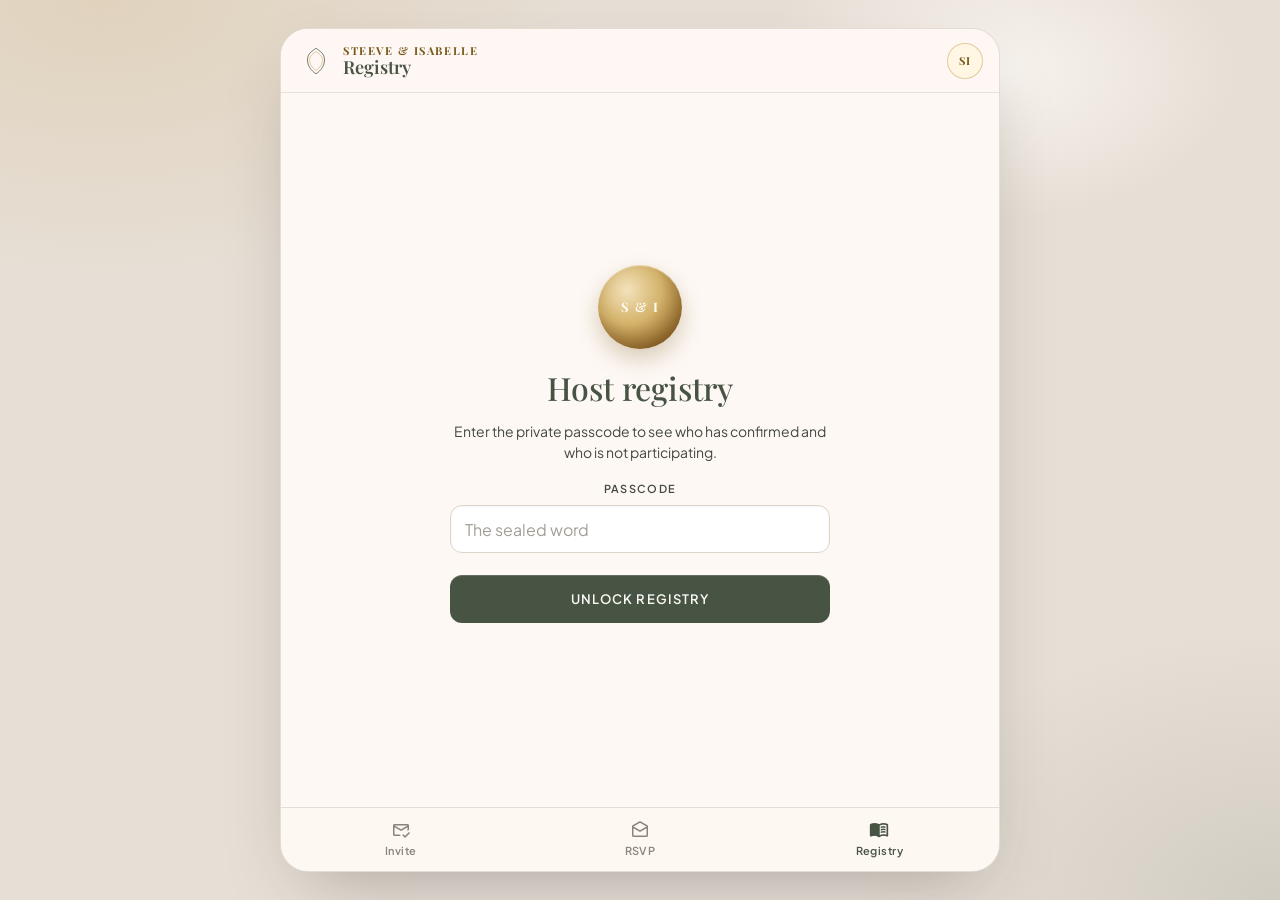
==== admin.html @ c4c9b658 "project init" ====
<!DOCTYPE html>
<html lang="en">
  <head>
    <meta charset="utf-8" />
    <meta name="viewport" content="width=device-width, initial-scale=1, viewport-fit=cover" />
    <title>Steeve &amp; Isabelle — Registry</title>
    <meta name="description" content="Host registry for confirmed guests and those unable to attend." />
    <meta name="robots" content="noindex" />
    <meta name="theme-color" content="#fef8f4" />
    <link rel="icon" href="favicon.svg" type="image/svg+xml" />
    <link rel="preconnect" href="https://fonts.googleapis.com" />
    <link rel="preconnect" href="https://fonts.gstatic.com" crossorigin />
    <link href="https://fonts.googleapis.com/css2?family=Playfair+Display:ital,wght@0,400;0,500;0,600;0,700;1,400;1,500&amp;family=Plus+Jakarta+Sans:wght@400;500;600;700&amp;display=swap" rel="stylesheet" />
    <link href="https://fonts.googleapis.com/css2?family=Material+Symbols+Outlined:opsz,wght,FILL,GRAD@24,400,0,0&amp;display=swap" rel="stylesheet" />
    <link rel="stylesheet" href="css/styles.css" />
  </head>
  <body data-page="admin">
    <div class="desk">
      <div class="shell shell-wide">
        <header class="topbar">
          <a class="brand" href="index.html">
            <svg class="brand-mark" viewBox="0 0 64 64" aria-hidden="true">
              <path d="M32 8c8 6 16 10 16 22 0 10-6 20-16 26C22 50 16 40 16 30 16 18 24 14 32 8z" fill="none" stroke="#485443" stroke-width="1.4"/>
              <path d="M32 14c6 5 12 8 12 16 0 8-5 15-12 20-7-5-12-12-12-20 0-8 6-11 12-16z" fill="none" stroke="#c5a059" stroke-width="1"/>
            </svg>
            <span class="brand-copy">
              <span class="brand-kicker" data-field="brand">Steeve &amp; Isabelle</span>
              <span class="brand-title">Registry</span>
            </span>
          </a>
          <div class="top-actions">
            <div class="monogram-badge" data-field="mark">SI</div>
          </div>
        </header>

        <main class="main" id="main" tabindex="-1">
          <section class="gate" id="gate">
            <div class="gate-card">
              <div class="wax wax-static" aria-hidden="true"><span data-field="monogram">S &amp; I</span></div>
              <h1>Host registry</h1>
              <p>Enter the private passcode to see who has confirmed and who is not participating.</p>
              <form id="gate-form" class="stack" style="padding:0">
                <label class="field">
                  <span class="field-label" for="passcode">Passcode</span>
                  <input class="input" id="passcode" type="password" autocomplete="current-password" placeholder="The sealed word" />
                </label>
                <p class="form-error" id="gate-error" role="alert" hidden></p>
                <button class="btn btn-primary" type="submit">Unlock registry</button>
              </form>
            </div>
          </section>

          <section class="stack" id="registry" hidden>
            <div class="registry-head">
              <h1 class="registry-title">Guest registry</h1>
              <button class="linkish" id="lock" type="button">Lock</button>
            </div>
            <div class="stats">
              <div class="stat yes">
                <span class="stat-num" id="count-yes">0</span>
                <span class="stat-label">Confirmed</span>
              </div>
              <div class="stat no">
                <span class="stat-num" id="count-no">0</span>
                <span class="stat-label">Not coming</span>
              </div>
              <div class="stat">
                <span class="stat-num" id="count-seats">0</span>
                <span class="stat-label">Seats</span>
              </div>
            </div>
            <div class="toolbar">
              <div class="filters" role="group" aria-label="Filter replies">
                <button class="filter" type="button" data-filter="all" aria-pressed="true">All</button>
                <button class="filter" type="button" data-filter="yes" aria-pressed="false">Confirmed</button>
                <button class="filter" type="button" data-filter="no" aria-pressed="false">Not participating</button>
              </div>
              <label class="input-wrap">
                <span class="material-symbols-outlined">search</span>
                <input class="input" id="search" type="search" placeholder="Search a name or a note" />
              </label>
              <button class="btn btn-quiet" id="export" type="button">
                <span class="material-symbols-outlined">download</span>
                Download CSV
              </button>
            </div>
            <p class="mode-banner" id="mode-banner"></p>
            <div id="guest-list"></div>
          </section>
        </main>

        <nav class="tabbar" aria-label="Invitation">
          <a href="index.html"><span class="material-symbols-outlined">mark_email_read</span>Invite</a>
          <a href="rsvp.html"><span class="material-symbols-outlined">drafts</span>RSVP</a>
          <a href="admin.html" aria-current="page"><span class="material-symbols-outlined">menu_book</span>Registry</a>
        </nav>

        <div class="modal" id="confirm-modal" hidden>
          <div class="modal-card" role="dialog" aria-modal="true" aria-labelledby="confirm-title">
            <h3 id="confirm-title">Remove this reply?</h3>
            <p id="confirm-copy">This takes the guest off the registry.</p>
            <div class="modal-actions">
              <button class="btn btn-quiet" id="confirm-no" type="button">Keep</button>
              <button class="btn btn-danger" id="confirm-yes" type="button">Remove</button>
            </div>
          </div>
        </div>
      </div>
    </div>
    <script src="js/wedding.js"></script>
    <script src="js/store.js"></script>
    <script src="js/ui.js"></script>
    <script src="js/admin.js"></script>
  </body>
</html>
---- css/styles.css ----
:root {
  --paper: #fef8f4;
  --ivory: #f8f2ef;
  --sand: #f3ede9;
  --sand-2: #ede7e3;
  --white: #ffffff;
  --ink: #1d1b19;
  --muted: #444841;
  --faint: #757871;
  --sage: #485443;
  --sage-deep: #3f4a3a;
  --sage-mid: #606c5a;
  --gold: #775a19;
  --foil: #c5a059;
  --line: #e3dbd0;
  --serif: "Playfair Display", "Iowan Old Style", Palatino, Georgia, serif;
  --sans: "Plus Jakarta Sans", "Avenir Next", "Segoe UI", sans-serif;
  --shadow: 0 4px 24px -4px rgba(36, 34, 32, 0.06);
  --radius: 16px;
}

* { box-sizing: border-box; }

[hidden] { display: none !important; }

html, body { height: 100%; }

body {
  margin: 0;
  color: var(--ink);
  font-family: var(--sans);
  font-size: 14px;
  line-height: 1.55;
  background-color: #e7dfd6;
  background-image:
    radial-gradient(900px 520px at 8% 0%, rgba(197, 160, 89, 0.2), transparent 55%),
    radial-gradient(780px 520px at 100% 100%, rgba(96, 108, 90, 0.16), transparent 52%),
    radial-gradient(520px 320px at 78% 8%, rgba(255, 252, 248, 0.7), transparent 46%);
}

button, input, textarea { font: inherit; color: inherit; }
button { cursor: pointer; }
img { max-width: 100%; display: block; }
a { color: inherit; }

.material-symbols-outlined {
  font-family: "Material Symbols Outlined";
  font-weight: normal;
  font-style: normal;
  font-size: 20px;
  line-height: 1;
  letter-spacing: normal;
  text-transform: none;
  display: inline-block;
  white-space: nowrap;
  direction: ltr;
  font-feature-settings: "liga";
  -webkit-font-smoothing: antialiased;
}

.desk {
  min-height: 100%;
  display: grid;
  place-items: center;
}

.shell {
  width: min(440px, 100%);
  height: 100dvh;
  background: var(--paper);
  display: flex;
  flex-direction: column;
  position: relative;
}

.shell-wide { width: min(720px, 100%); }

@media (min-width: 760px) {
  .desk { padding: 28px 16px; }
  .shell {
    height: min(920px, calc(100dvh - 56px));
    border-radius: 28px;
    border: 1px solid rgba(227, 219, 208, 0.95);
    box-shadow: 0 28px 70px -28px rgba(36, 34, 32, 0.35);
    overflow: hidden;
  }
}

.topbar {
  height: 64px;
  flex: none;
  display: flex;
  align-items: center;
  justify-content: space-between;
  padding: 0 16px 0 18px;
  background: rgba(254, 248, 244, 0.92);
  border-bottom: 1px solid rgba(227, 219, 208, 0.8);
  position: relative;
  z-index: 2;
}

.brand {
  display: flex;
  align-items: center;
  gap: 10px;
  text-decoration: none;
  min-width: 0;
}

.brand-mark {
  width: 34px;
  height: 34px;
  flex: none;
}

.brand-copy { min-width: 0; }

.brand-kicker {
  display: block;
  max-width: 46vw;
  overflow: hidden;
  text-overflow: ellipsis;
  white-space: nowrap;
  font-family: var(--serif);
  font-size: 11px;
  font-weight: 700;
  letter-spacing: 0.14em;
  text-transform: uppercase;
  color: var(--gold);
  line-height: 1.2;
}

.brand-title {
  display: block;
  font-family: var(--serif);
  font-size: 18px;
  font-weight: 600;
  color: var(--sage);
  line-height: 1.15;
}

.top-actions {
  display: flex;
  align-items: center;
  gap: 8px;
}

.icon-btn {
  width: 40px;
  height: 40px;
  border: 0;
  border-radius: 50%;
  background: transparent;
  color: var(--muted);
  display: grid;
  place-items: center;
}

.icon-btn:hover { background: var(--sand-2); }

.monogram-badge {
  width: 36px;
  height: 36px;
  border-radius: 50%;
  display: grid;
  place-items: center;
  background: #fff6e4;
  color: var(--gold);
  font-family: var(--serif);
  font-size: 11px;
  font-weight: 700;
  letter-spacing: 0.06em;
  box-shadow: inset 0 0 0 1px rgba(197, 160, 89, 0.5);
}

.notice {
  position: absolute;
  top: 58px;
  right: 16px;
  z-index: 4;
  width: min(240px, calc(100% - 32px));
  margin: 0;
  padding: 12px 14px;
  background: var(--white);
  border: 1px solid var(--line);
  border-radius: 12px;
  box-shadow: 0 12px 32px -16px rgba(36, 34, 32, 0.35);
  color: var(--muted);
  font-size: 13px;
}

.main {
  flex: 1;
  overflow: auto;
  scrollbar-width: none;
  outline: none;
}

.main::-webkit-scrollbar { display: none; }

.stack {
  display: flex;
  flex-direction: column;
  gap: 22px;
  padding: 16px 20px 28px;
}

.ribbon {
  display: flex;
  align-items: center;
  justify-content: space-between;
}

.chip, .season-pill, .course-tag, .stamp, .filter {
  font-size: 11px;
  font-weight: 600;
  letter-spacing: 0.08em;
  text-transform: uppercase;
}

.chip {
  display: inline-flex;
  align-items: center;
  gap: 6px;
  background: var(--sand-2);
  color: var(--muted);
  border-radius: 999px;
  padding: 6px 10px 6px 8px;
}

.chip .material-symbols-outlined { font-size: 16px; color: var(--gold); }

.year {
  font-family: var(--serif);
  font-style: italic;
  color: var(--gold);
  letter-spacing: 0.08em;
}

.frame {
  background: var(--white);
  border-radius: var(--radius);
  padding: 6px;
  box-shadow: var(--shadow);
  border: 1px solid #efe8de;
}

.frame-inner {
  border: 1px solid #efe6db;
  border-radius: 12px;
  padding: 26px 16px 18px;
  text-align: center;
}

.crest { width: 74px; height: 74px; margin: 0 auto 8px; }
.crest text { font-family: var(--serif); }

.kicker {
  display: block;
  margin: 0 0 8px;
  color: var(--gold);
  font-size: 11px;
  font-weight: 600;
  letter-spacing: 0.16em;
  text-transform: uppercase;
}

.lead, .close, .body, .event-note, .guest-meta, .mode-banner, .fine-print {
  color: var(--muted);
}

.lead, .close {
  margin: 0 auto;
  max-width: 28ch;
  font-size: 14px;
  line-height: 1.6;
}

.names {
  margin: 10px 0;
  font-family: var(--serif);
  font-weight: 400;
  font-size: 40px;
  line-height: 1.05;
  letter-spacing: -0.02em;
  color: var(--sage);
}

.names span { display: block; }

.amp {
  margin: 4px 0;
  font-family: var(--serif);
  font-style: italic;
  font-weight: 400;
  font-size: 22px;
  letter-spacing: 0.08em;
  color: var(--gold);
}

.families { text-align: center; }
.families .kicker { margin-bottom: 14px; }

.family-row {
  display: grid;
  grid-template-columns: 1fr auto 1fr;
  align-items: start;
  gap: 10px;
}

.family-name {
  margin: 0;
  font-family: var(--serif);
  font-size: 22px;
  font-weight: 500;
  letter-spacing: -0.02em;
  color: var(--sage);
}

.family-amp {
  margin-top: 2px;
  font-family: var(--serif);
  font-style: italic;
  font-size: 18px;
  color: var(--gold);
}

.kin {
  margin: 6px 0 0;
  font-size: 13px;
  font-weight: 500;
  font-style: italic;
  line-height: 1.45;
  color: var(--muted);
}

.medallion {
  margin: 18px 0;
  padding: 12px 12px 11px;
  background: var(--ivory);
  border-radius: 12px;
}

.medallion-date {
  font-family: var(--serif);
  font-size: 18px;
  font-weight: 600;
  color: var(--sage);
}

.medallion-place {
  margin-top: 2px;
  color: var(--gold);
  font-size: 11px;
  font-weight: 600;
  letter-spacing: 0.14em;
  text-transform: uppercase;
}

.portrait, .venue-photo {
  position: relative;
  overflow: hidden;
  border-radius: 12px;
}

.portrait { aspect-ratio: 5 / 4; }

.portrait img, .venue-photo img {
  width: 100%;
  height: 100%;
  object-fit: cover;
}

.portrait img { object-position: center 62%; }
.venue-photo { height: 168px; }
.venue-photo img { object-position: center 62%; }

.portrait::after, .venue-photo::after {
  content: "";
  position: absolute;
  inset: 0;
  background: linear-gradient(to top, rgba(32, 30, 27, 0.62), rgba(32, 30, 27, 0.02) 52%);
  pointer-events: none;
}

.portrait-caption {
  position: absolute;
  left: 14px;
  right: 14px;
  bottom: 14px;
  z-index: 1;
  display: flex;
  justify-content: space-between;
  align-items: flex-end;
  gap: 12px;
  text-align: left;
  color: #fffaf6;
}

.portrait-kicker, .float-kicker {
  display: block;
  font-size: 11px;
  font-weight: 600;
  letter-spacing: 0.12em;
  text-transform: uppercase;
  color: #f3d7a1;
}

.portrait-title {
  margin: 2px 0 0;
  font-family: var(--serif);
  font-size: 18px;
  font-weight: 600;
}

.heart {
  width: 32px;
  height: 32px;
  border-radius: 50%;
  display: grid;
  place-items: center;
  background: rgba(255, 250, 246, 0.2);
  color: white;
}

.panel {
  background: var(--sand);
  border-radius: var(--radius);
  padding: 16px;
}

.panel-head, .event-top, .venue-row, .guest-main, .progress-row {
  display: flex;
  align-items: center;
  justify-content: space-between;
  gap: 12px;
}

.panel-title {
  display: inline-flex;
  align-items: center;
  gap: 6px;
  margin: 0;
  color: var(--ink);
  font-size: 11px;
  font-weight: 600;
  letter-spacing: 0.12em;
  text-transform: uppercase;
}

.panel-title .material-symbols-outlined { color: var(--gold); font-size: 18px; }

.season-pill {
  background: var(--sand-2);
  color: var(--gold);
  border-radius: 6px;
  padding: 3px 7px;
}

.count-grid {
  display: grid;
  grid-template-columns: repeat(3, 1fr);
  gap: 8px;
  margin-top: 12px;
}

.count-cell, .stat {
  background: var(--white);
  border-radius: 12px;
  text-align: center;
  padding: 12px 6px 10px;
  box-shadow: 0 1px 0 rgba(255, 255, 255, 0.7) inset;
}

.count-num, .stat-num {
  display: block;
  font-family: var(--serif);
  font-weight: 500;
  font-size: 32px;
  line-height: 1;
  color: var(--sage);
}

.count-label, .stat-label {
  display: block;
  margin-top: 6px;
  color: var(--muted);
  font-size: 11px;
  font-weight: 600;
  letter-spacing: 0.08em;
  text-transform: uppercase;
}

.seal-block {
  background: var(--ivory);
  border-radius: var(--radius);
  padding: 22px 18px 18px;
  text-align: center;
}

.wax {
  width: 84px;
  height: 84px;
  border: 0;
  border-radius: 50%;
  display: grid;
  place-items: center;
  margin: 0 auto;
  padding: 0;
  color: #fffaf3;
  background: radial-gradient(circle at 35% 30%, #f3e2bc, #d4b36a 42%, #8d6428 78%);
  box-shadow:
    inset 0 1px 0 rgba(255, 255, 255, 0.45),
    inset 0 -8px 14px rgba(90, 58, 16, 0.18),
    0 10px 22px rgba(119, 90, 25, 0.28);
  font-family: var(--serif);
  font-size: 13px;
  font-weight: 700;
  letter-spacing: 0.12em;
  transition: transform 0.25s ease, background 0.25s ease;
}

.wax:hover { transform: scale(1.04); }
.wax:active, .wax.is-open { transform: scale(0.96) rotate(8deg); }
.wax-static { cursor: default; }
.wax-static:hover, .wax-static:active { transform: none; }
.wax.is-open {
  background: radial-gradient(circle at 35% 30%, #d5e2cb, #7d8b74 45%, #3f4a3a 80%);
}

.seal-title {
  margin: 14px 0 4px;
  font-family: var(--serif);
  font-size: 18px;
  font-weight: 600;
  color: var(--sage);
}

.seal-copy { margin: 0 auto; max-width: 34ch; font-size: 13px; }

.itinerary { margin-top: 18px; text-align: left; }
.itinerary[hidden] { display: none; }

.itinerary-kicker {
  display: flex;
  align-items: center;
  gap: 8px;
  margin: 0 0 12px;
  color: var(--gold);
  font-size: 11px;
  font-weight: 600;
  letter-spacing: 0.14em;
  text-transform: uppercase;
}

.dot {
  width: 6px;
  height: 6px;
  border-radius: 50%;
  background: var(--foil);
}

.event {
  display: flex;
  gap: 12px;
  background: var(--white);
  border-radius: 12px;
  padding: 14px;
  margin-top: 10px;
}

.event-icon {
  width: 40px;
  height: 40px;
  flex: none;
  border-radius: 50%;
  display: grid;
  place-items: center;
  background: #dae7d0;
  color: var(--sage-deep);
}

.event:nth-child(2) .event-icon { background: #ffdea5; color: #5d4201; }
.event:nth-child(3) .event-icon { background: #d8e7cd; color: #3e4a37; }

.event h3, .section-title, .guest-name, .group-title, .modal-card h3 {
  font-family: var(--serif);
  color: var(--sage);
}

.event h3 {
  flex: 1;
  min-width: 0;
  margin: 0;
  font-size: 16px;
  font-weight: 600;
}

.event-time {
  color: var(--gold);
  font-size: 12px;
  font-weight: 600;
  white-space: nowrap;
}

.event p { margin: 2px 0 0; font-size: 12px; color: var(--muted); }
.event-note { font-style: italic; color: var(--faint) !important; }

.card {
  background: var(--white);
  border-radius: var(--radius);
  padding: 20px 18px 18px;
  box-shadow: var(--shadow);
  border: 1px solid #f3ece4;
}

.section-title {
  margin: 0 0 8px;
  font-size: 22px;
  font-weight: 600;
  letter-spacing: -0.01em;
}

.card-head {
  display: flex;
  justify-content: space-between;
  align-items: center;
  color: var(--gold);
}

.swatch-wrap {
  margin-top: 16px;
  background: var(--ivory);
  border-radius: 12px;
  padding: 14px 8px 12px;
  text-align: center;
}

.swatches {
  display: flex;
  justify-content: space-between;
  gap: 6px;
  margin-top: 10px;
}

.swatch { display: flex; flex-direction: column; align-items: center; gap: 6px; min-width: 0; }
.swatch i {
  width: 36px;
  height: 36px;
  border-radius: 50%;
  display: block;
  box-shadow: inset 0 0 0 1px rgba(36, 34, 32, 0.06);
}
.swatch span { font-size: 10px; color: var(--muted); letter-spacing: 0.02em; }

.venue { padding: 0; overflow: hidden; background: var(--sand); }
.venue-body { padding: 14px 14px 16px; }
.venue-copy h3 { margin: 0; font-family: var(--serif); font-size: 18px; color: var(--sage); }
.venue-copy p { margin: 2px 0 0; font-size: 13px; }

.icon-round {
  width: 40px;
  height: 40px;
  border: 0;
  border-radius: 50%;
  background: var(--sand-2);
  color: var(--sage);
  display: grid;
  place-items: center;
}
.icon-round:hover { background: var(--sage); color: white; }

.float-kicker {
  position: absolute;
  z-index: 1;
  top: 12px;
  left: 12px;
  background: rgba(255, 252, 248, 0.88);
  color: var(--sage);
  border-radius: 999px;
  padding: 5px 10px;
}

.rsvp-card { text-align: center; }
.rsvp-card .section-title { font-size: 20px; }
.actions { display: flex; flex-direction: column; gap: 8px; margin-top: 14px; }

.btn {
  height: 48px;
  width: 100%;
  border: 0;
  border-radius: 12px;
  display: inline-flex;
  align-items: center;
  justify-content: center;
  gap: 8px;
  text-decoration: none;
  letter-spacing: 0.08em;
  text-transform: uppercase;
  font-size: 13px;
  font-weight: 600;
  box-shadow: inset 0 1px 0 rgba(255, 255, 255, 0.16);
}

.btn .material-symbols-outlined { font-size: 18px; }
.btn-primary { background: var(--sage); color: #faf8f5; }
.btn-primary:hover { background: var(--sage-deep); }
.btn-quiet { background: var(--ivory); color: var(--sage); box-shadow: none; }
.btn-quiet:hover { background: var(--sand-2); }
.btn-danger { background: #8a4b3c; color: white; }
.btn:active { transform: scale(0.99); }

.fine-print {
  display: flex;
  justify-content: center;
  align-items: center;
  gap: 6px;
  margin: 14px 0 0;
  color: var(--gold);
  font-size: 11px;
  font-weight: 600;
  letter-spacing: 0.08em;
  text-transform: uppercase;
}

.tabbar {
  flex: none;
  height: calc(64px + env(safe-area-inset-bottom));
  padding-bottom: env(safe-area-inset-bottom);
  display: flex;
  justify-content: space-around;
  align-items: center;
  background: rgba(254, 248, 244, 0.94);
  border-top: 1px solid rgba(227, 219, 208, 0.9);
}

.tabbar a {
  width: 76px;
  height: 48px;
  display: flex;
  flex-direction: column;
  align-items: center;
  justify-content: center;
  gap: 2px;
  text-decoration: none;
  color: #8a847c;
  font-size: 11px;
  font-weight: 600;
  letter-spacing: 0.04em;
}

.tabbar a[aria-current="page"] { color: var(--sage); }
.tabbar a[aria-current="page"] .material-symbols-outlined {
  font-variation-settings: "FILL" 1, "wght" 500;
}

.progress-row { color: var(--muted); font-size: 11px; font-weight: 600; letter-spacing: 0.12em; text-transform: uppercase; }
.progress-row strong { color: var(--sage); font-weight: 600; }
.track { height: 4px; margin-top: 8px; background: var(--sand-2); border-radius: 999px; overflow: hidden; }
.track-fill { height: 100%; width: 8%; background: var(--foil); border-radius: inherit; transition: width 0.3s ease; }
.progress-caption { margin: 8px 0 0; text-align: center; color: var(--muted); font-size: 12px; }

.honor {
  position: relative;
  overflow: hidden;
  background: var(--ivory);
  border-radius: var(--radius);
  padding: 18px 18px 16px;
}
.honor-kicker {
  display: inline-flex;
  align-items: center;
  gap: 6px;
  color: var(--gold);
  font-size: 11px;
  font-weight: 600;
  letter-spacing: 0.14em;
  text-transform: uppercase;
}
.honor h2 { margin: 8px 0 6px; font-family: var(--serif); font-size: 26px; font-weight: 600; color: var(--ink); }

.field { display: flex; flex-direction: column; gap: 8px; }
.field-label {
  color: var(--muted);
  font-size: 11px;
  font-weight: 600;
  letter-spacing: 0.12em;
  text-transform: uppercase;
}

.input, .textarea {
  width: 100%;
  background: var(--white);
  border: 1px solid #dcd4c8;
  border-radius: 12px;
  box-shadow: inset 0 1px 2px rgba(36, 34, 32, 0.04);
}
.input { height: 48px; padding: 0 14px; font-size: 16px; }
.textarea { min-height: 84px; padding: 12px 14px; resize: vertical; font-size: 16px; }
.input:focus, .textarea:focus {
  outline: none;
  border-color: var(--sage-mid);
  box-shadow: 0 0 0 3px rgba(96, 108, 90, 0.15);
}
.input::placeholder, .textarea::placeholder { color: #a39e96; }

.input-wrap { position: relative; }
.input-wrap .material-symbols-outlined {
  position: absolute;
  left: 12px;
  top: 14px;
  color: var(--gold);
  font-size: 20px;
}
.input-wrap .input { padding-left: 40px; }

.choices { display: grid; grid-template-columns: 1fr 1fr; gap: 10px; }
.choice {
  position: relative;
  border: 1.5px solid transparent;
  border-radius: 16px;
  background: var(--ivory);
  padding: 16px 10px 14px;
  text-align: center;
  opacity: 0.78;
}
.choice[aria-pressed="true"] {
  opacity: 1;
  background: var(--white);
  border-color: var(--foil);
  box-shadow: 0 8px 20px -14px rgba(36, 34, 32, 0.4);
}
.choice.is-decline[aria-pressed="true"] { border-color: var(--sage-mid); }
.choice[aria-pressed="true"]::after {
  content: "";
  position: absolute;
  top: 8px;
  right: 8px;
  width: 7px;
  height: 7px;
  border-radius: 50%;
  background: var(--foil);
}
.choice.is-decline[aria-pressed="true"]::after { background: var(--sage-mid); }
.choice-icon {
  width: 36px;
  height: 36px;
  margin: 0 auto 8px;
  border-radius: 50%;
  display: grid;
  place-items: center;
  background: var(--sand-2);
  color: var(--muted);
}
.choice[aria-pressed="true"] .choice-icon { background: #ffdea5; color: #5d4201; }
.choice.is-decline[aria-pressed="true"] .choice-icon { background: #dae7d0; color: var(--sage-deep); }
.choice strong { display: block; font-family: var(--serif); font-size: 15px; font-weight: 500; }
.choice em { display: block; margin-top: 3px; font-style: normal; font-size: 11px; color: var(--muted); letter-spacing: 0.02em; }

.seat-card, .checkline {
  background: var(--ivory);
  border-radius: 16px;
  padding: 14px;
}
.seat-card { display: flex; align-items: center; justify-content: space-between; gap: 12px; }
.seat-card h3 { margin: 0; font-family: var(--serif); font-size: 16px; font-weight: 500; color: var(--ink); }
.seat-card p { margin: 2px 0 0; font-size: 12px; }

.stepper {
  display: flex;
  gap: 4px;
  padding: 4px;
  background: var(--white);
  border-radius: 999px;
  box-shadow: inset 0 1px 2px rgba(36, 34, 32, 0.05);
}
.stepper button {
  width: 36px;
  height: 36px;
  border: 0;
  border-radius: 50%;
  background: transparent;
  font-weight: 600;
}
.stepper button[aria-pressed="true"] { background: var(--sage); color: white; }

.course-list { display: flex; flex-direction: column; gap: 8px; }
.course {
  display: flex;
  align-items: center;
  gap: 12px;
  padding: 8px;
  background: var(--white);
  border-radius: 14px;
  border: 1px solid transparent;
  box-shadow: var(--shadow);
  cursor: pointer;
}
.course input { position: absolute; opacity: 0; pointer-events: none; }
.course:has(input:focus-visible) { outline: 2px solid var(--sage-mid); outline-offset: 2px; }
.course:has(input:checked) { border-color: var(--foil); }
.course-art {
  width: 64px;
  height: 64px;
  flex: none;
  border-radius: 12px;
  display: grid;
  place-items: center;
}
.tone-gold { background: #f3e2c2; color: var(--gold); }
.tone-sage { background: #dae7d0; color: var(--sage-deep); }
.tone-cream { background: var(--sand); color: #5c564e; }
.course-copy { min-width: 0; flex: 1; }
.course-name {
  display: flex;
  align-items: center;
  gap: 6px;
  min-width: 0;
  font-family: var(--serif);
  font-size: 15px;
}
.course-name b { font-weight: 500; overflow: hidden; text-overflow: ellipsis; white-space: nowrap; }
.course-tag {
  flex: none;
  border-radius: 999px;
  padding: 2px 6px;
  background: #ffdea5;
  color: #5d4201;
  letter-spacing: 0.04em;
  font-size: 9px;
}
.course-detail { display: block; margin-top: 2px; color: var(--muted); font-size: 12px; }
.badge {
  width: 24px;
  height: 24px;
  margin-right: 4px;
  flex: none;
  border-radius: 50%;
  display: grid;
  place-items: center;
  background: var(--sand-2);
  color: transparent;
}
.badge .material-symbols-outlined { font-size: 16px; }
.course:has(input:checked) .badge { background: var(--gold); color: white; }

.diets { display: flex; flex-wrap: wrap; gap: 8px; }
.diet {
  border: 0;
  border-radius: 999px;
  padding: 7px 12px;
  background: var(--sand);
  color: var(--muted);
  font-size: 12px;
  font-weight: 600;
}
.diet[aria-pressed="true"] { background: var(--gold); color: white; }

.checkline { display: flex; gap: 10px; align-items: flex-start; }
.checkline input { width: 18px; height: 18px; margin-top: 2px; accent-color: var(--sage); }
.checkline strong { display: block; font-family: var(--serif); font-size: 16px; font-weight: 500; }
.checkline span { display: block; font-size: 12px; color: var(--muted); }

.is-dimmed { opacity: 0.4; pointer-events: none; }
.form-error {
  margin: 0;
  color: #8a3b32;
  background: #ffdad6;
  border-radius: 10px;
  padding: 10px 12px;
  font-size: 13px;
}
.form-error[hidden] { display: none; }
.lock-note {
  display: flex;
  justify-content: center;
  align-items: center;
  gap: 6px;
  margin: 8px 0 0;
  color: var(--muted);
  font-size: 11px;
  letter-spacing: 0.06em;
  text-transform: uppercase;
  font-weight: 600;
}

.success { text-align: center; padding: 28px 8px 8px; }
.success h2 { margin: 16px 0 8px; font-family: var(--serif); font-size: 32px; font-weight: 500; color: var(--sage); }
.success p { margin: 0 auto 18px; max-width: 36ch; color: var(--muted); }
.success .actions { margin-top: 8px; }

.gate {
  min-height: 100%;
  display: grid;
  place-items: center;
  padding: 28px 20px 40px;
  text-align: center;
}
.gate-card { width: min(100%, 380px); }
.gate h1, .registry-title {
  margin: 14px 0 8px;
  font-family: var(--serif);
  font-weight: 500;
  font-size: 32px;
  color: var(--sage);
}
.gate p { margin: 0 0 16px; color: var(--muted); }
.registry-head { display: flex; justify-content: space-between; align-items: flex-end; gap: 12px; }
.registry-title { margin: 0; font-size: 28px; }
.linkish {
  border: 0;
  background: none;
  padding: 0 0 6px;
  color: var(--gold);
  font-size: 12px;
  font-weight: 600;
  letter-spacing: 0.08em;
  text-transform: uppercase;
}

.stats { display: grid; grid-template-columns: repeat(3, 1fr); gap: 8px; }
.stat.yes .stat-num { color: var(--sage-deep); }
.stat.no .stat-num { color: #8a6230; }

.toolbar { display: flex; flex-direction: column; gap: 10px; }
.filters { display: flex; flex-wrap: wrap; gap: 8px; }
.filter {
  height: 32px;
  border: 1px solid var(--line);
  border-radius: 8px;
  background: var(--ivory);
  color: var(--muted);
  padding: 0 10px;
}
.filter[aria-pressed="true"] { background: var(--sage); color: white; border-color: var(--sage); }

.mode-banner {
  margin: 0;
  padding: 10px 12px;
  border-radius: 12px;
  background: #fff6e8;
  color: #5d4201;
  font-size: 13px;
}

.group-title {
  margin: 6px 0 0;
  font-size: 22px;
  font-weight: 600;
}
.group-count { color: var(--gold); font-family: var(--sans); font-size: 12px; letter-spacing: 0.08em; margin-left: 6px; }

.guest {
  background: var(--white);
  border: 1px solid #efe8de;
  border-radius: 14px;
  padding: 12px 14px;
}
.guest + .guest { margin-top: 8px; }
.guest summary { list-style: none; cursor: pointer; }
.guest summary::-webkit-details-marker { display: none; }
.guest-name { margin: 0; font-size: 18px; font-weight: 500; color: var(--ink); overflow-wrap: anywhere; }
.guest-meta { margin: 3px 0 0; font-size: 12px; line-height: 1.45; }
.stamp {
  flex: none;
  border-radius: 999px;
  padding: 5px 8px;
  letter-spacing: 0.06em;
}
.stamp.yes { background: #dae7d0; color: var(--sage-deep); }
.stamp.no { background: #f6e7cf; color: #6d4b16; }
.guest-body {
  margin-top: 12px;
  padding-top: 12px;
  border-top: 1px solid #efe8de;
  color: var(--muted);
  font-size: 13px;
}
.guest-body p { margin: 0 0 6px; }
.text-button {
  margin-top: 6px;
  border: 0;
  background: none;
  padding: 0;
  color: #8a4b3c;
  font-size: 12px;
  font-weight: 600;
  letter-spacing: 0.08em;
  text-transform: uppercase;
}
.empty { margin: 0; padding: 8px 0 0; color: var(--muted); font-size: 14px; }

.modal {
  position: absolute;
  inset: 0;
  z-index: 6;
  display: grid;
  place-items: center;
  padding: 20px;
  background: rgba(36, 34, 32, 0.28);
}
.modal[hidden] { display: none; }
.modal-card {
  width: min(100%, 340px);
  background: var(--white);
  border-radius: 16px;
  padding: 22px;
  box-shadow: 0 16px 40px -8px rgba(36, 34, 32, 0.2);
}
.modal-card h3 { margin: 0 0 6px; font-size: 24px; }
.modal-card p { margin: 0; color: var(--muted); }
.modal-actions { display: grid; grid-template-columns: 1fr 1fr; gap: 8px; margin-top: 16px; }

.envelope {
  position: absolute;
  inset: 0;
  z-index: 5;
  display: grid;
  place-items: center;
  padding: 28px 22px;
  text-align: center;
  background:
    radial-gradient(420px 260px at 50% 48%, rgba(197, 160, 89, 0.16), transparent 70%),
    var(--paper);
  transition: opacity 0.48s ease;
}
.envelope[hidden] { display: none; }
.envelope.is-leaving { opacity: 0; pointer-events: none; }
html.opened .envelope { display: none; }

.mail { width: min(340px, 100%); }
.mail .kicker { margin-bottom: 18px; }
.mail-scene { perspective: 1400px; }

.env {
  position: relative;
  width: 100%;
  aspect-ratio: 5 / 3.35;
  transform-style: preserve-3d;
}
.env-back,
.env-pocket,
.env-letter,
.env-flap,
.seal-btn { position: absolute; }

.env-back {
  inset: 0;
  z-index: 0;
  background: #f6efe4;
  border-radius: 2px;
  box-shadow: 0 18px 26px -18px rgba(72, 48, 24, 0.38);
}
.env-letter {
  left: 7%;
  width: 86%;
  top: 58%;
  height: 42%;
  z-index: 1;
  display: flex;
  flex-direction: column;
  align-items: center;
  padding: 16px 12px 0;
  background: #fffdfb;
  border: 1px solid #eadfce;
  box-shadow: 0 10px 16px -14px rgba(60, 40, 20, 0.45);
  transform: translateY(0);
  transition: transform 0.8s cubic-bezier(0.2, 0.7, 0.2, 1) 0.28s;
}
.envelope.is-opening .env-letter { transform: translateY(-130%); }
.env-letter-kicker {
  margin: 0;
  color: var(--gold);
  font-size: 10px;
  font-weight: 600;
  letter-spacing: 0.14em;
  text-transform: uppercase;
}
.env-letter-names {
  margin: 8px 0 0;
  font-family: var(--serif);
  font-size: 22px;
  line-height: 1.15;
  color: var(--sage);
}
.env-letter-names em,
.env-who em {
  font-style: italic;
  color: var(--gold);
}

.env-pocket {
  left: 0;
  right: 0;
  bottom: 0;
  height: 62%;
  z-index: 2;
  display: flex;
  flex-direction: column;
  align-items: center;
  justify-content: flex-end;
  padding: 0 16px 14px;
  background: #f6efe4;
  border-radius: 0 0 2px 2px;
}
.env-who,
.env-when { position: relative; margin: 0; }
.env-who {
  font-family: var(--serif);
  font-size: 22px;
  line-height: 1.1;
  color: var(--sage);
}
.env-when {
  margin-top: 6px;
  color: var(--gold);
  font-size: 12px;
  font-weight: 600;
  letter-spacing: 0.04em;
}

.env-flap {
  top: 0;
  left: 0;
  width: 100%;
  height: 52%;
  z-index: 3;
  transform-origin: top center;
  transform-style: preserve-3d;
  transition: transform 0.8s cubic-bezier(0.33, 0.1, 0.2, 1), opacity 0.45s ease 0.18s;
}
.envelope.is-opening .kicker { opacity: 0; }
.mail .kicker { transition: opacity 0.25s ease; }
.envelope.is-opening .env-flap {
  transform: translateY(-4%) rotateX(64deg);
  opacity: 0;
}
.env-flap-face {
  position: absolute;
  inset: 0;
  clip-path: polygon(0 0, 100% 0, 50% 100%);
  backface-visibility: hidden;
}
.env-flap-out {
  background: linear-gradient(165deg, #fffaf4 0%, #f7f0e6 58%, #f3e8da 100%);
  filter: drop-shadow(0.4px 1px 0.6px rgba(150, 116, 74, 0.22));
}
.env-flap-in {
  background:
    linear-gradient(180deg, #f3e7d8 0%, #e7d5c2 100%);
  transform: rotateX(180deg);
}

.seal-btn {
  left: 50%;
  top: 48%;
  z-index: 5;
  width: 86px;
  height: 80px;
  padding: 0;
  border: 0;
  background: transparent;
  cursor: pointer;
  transform: translate(-50%, -50%) rotate(-7deg);
  filter: drop-shadow(0 8px 6px rgba(90, 24, 28, 0.28));
  transition: transform 0.25s ease, opacity 0.4s ease;
}
.seal-btn:hover { transform: translate(-50%, -56%) rotate(-7deg) scale(1.04); }
.seal-btn:active { transform: translate(-50%, -48%) rotate(-4deg) scale(0.96); }
.seal-btn:focus-visible {
  outline: 2px solid var(--foil);
  outline-offset: 4px;
  border-radius: 46%;
}
.envelope.is-opening .seal-btn {
  opacity: 0;
  pointer-events: none;
  transform: translate(-50%, -88%) rotate(-16deg) scale(0.84);
}
.wax-heart { display: block; width: 100%; height: 100%; overflow: visible; }
.wax-mark {
  font-family: var(--serif);
  font-size: 15px;
  font-weight: 600;
  letter-spacing: 0.04em;
  fill: #641820;
  text-anchor: middle;
}
.wax-mark-light { fill: rgba(255, 226, 218, 0.45); }

.hint { margin: 16px 0 0; color: var(--muted); font-size: 12px; letter-spacing: 0.08em; text-transform: uppercase; font-weight: 600; }

@media (prefers-reduced-motion: reduce) {
  *, *::before, *::after {
    animation: none !important;
    transition: none !important;
  }
}

@media print {
  body { background: white; }
  .desk { display: block; padding: 0; }
  .shell { width: auto; height: auto; border: 0; box-shadow: none; overflow: visible; }
  .topbar, .tabbar, .envelope, .notice, .actions, .icon-btn { display: none !important; }
  .main { overflow: visible; }
}
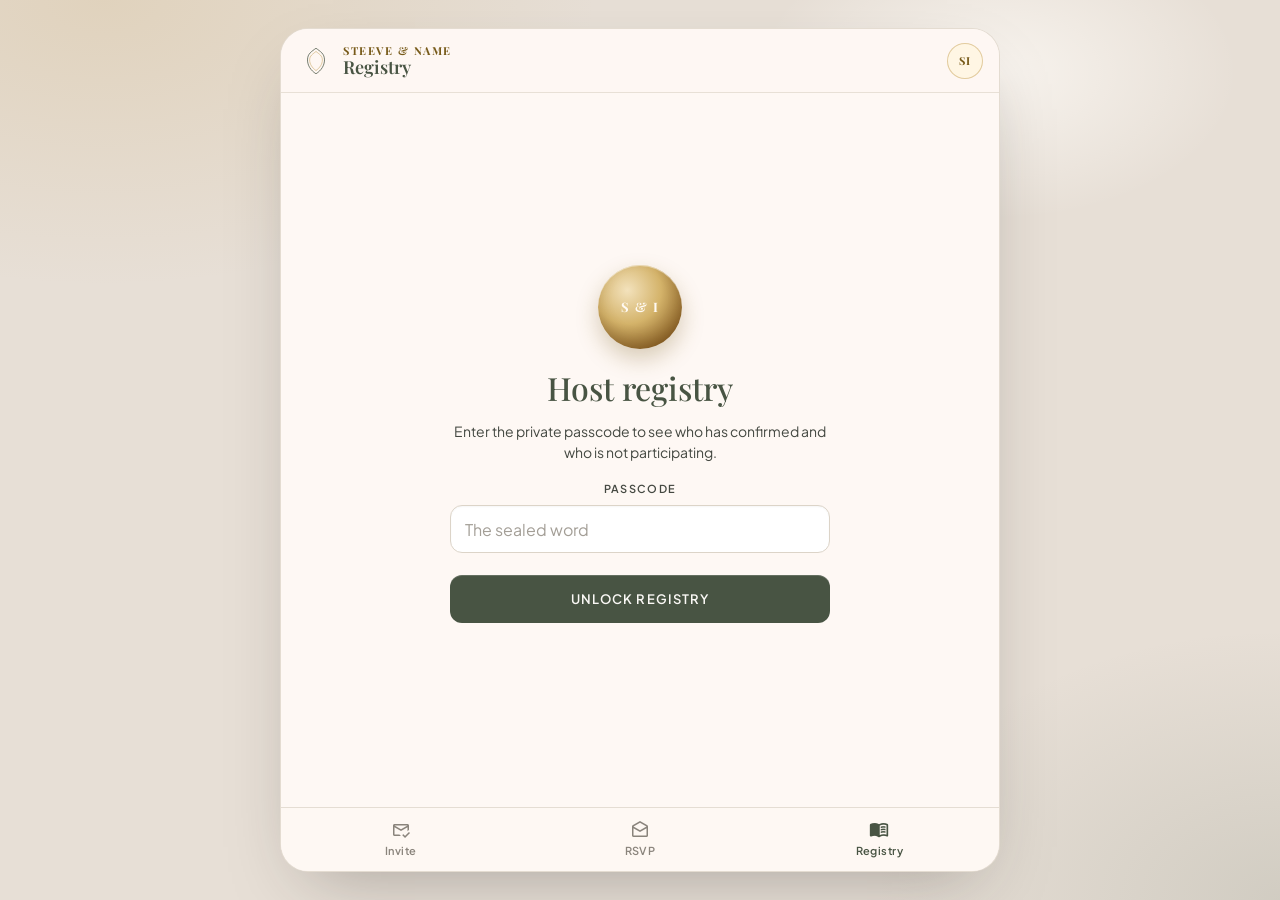
==== commit 81b7c9e2: "name changes" ====
--- a/admin.html
+++ b/admin.html
@@ -3,7 +3,7 @@
   <head>
     <meta charset="utf-8" />
     <meta name="viewport" content="width=device-width, initial-scale=1, viewport-fit=cover" />
-    <title>Steeve &amp; Isabelle — Registry</title>
+    <title>Steeve &amp; Name — Registry</title>
     <meta name="description" content="Host registry for confirmed guests and those unable to attend." />
     <meta name="robots" content="noindex" />
     <meta name="theme-color" content="#fef8f4" />
@@ -24,7 +24,7 @@
               <path d="M32 14c6 5 12 8 12 16 0 8-5 15-12 20-7-5-12-12-12-20 0-8 6-11 12-16z" fill="none" stroke="#c5a059" stroke-width="1"/>
             </svg>
             <span class="brand-copy">
-              <span class="brand-kicker" data-field="brand">Steeve &amp; Isabelle</span>
+              <span class="brand-kicker" data-field="brand">Steeve &amp; Name</span>
               <span class="brand-title">Registry</span>
             </span>
           </a>
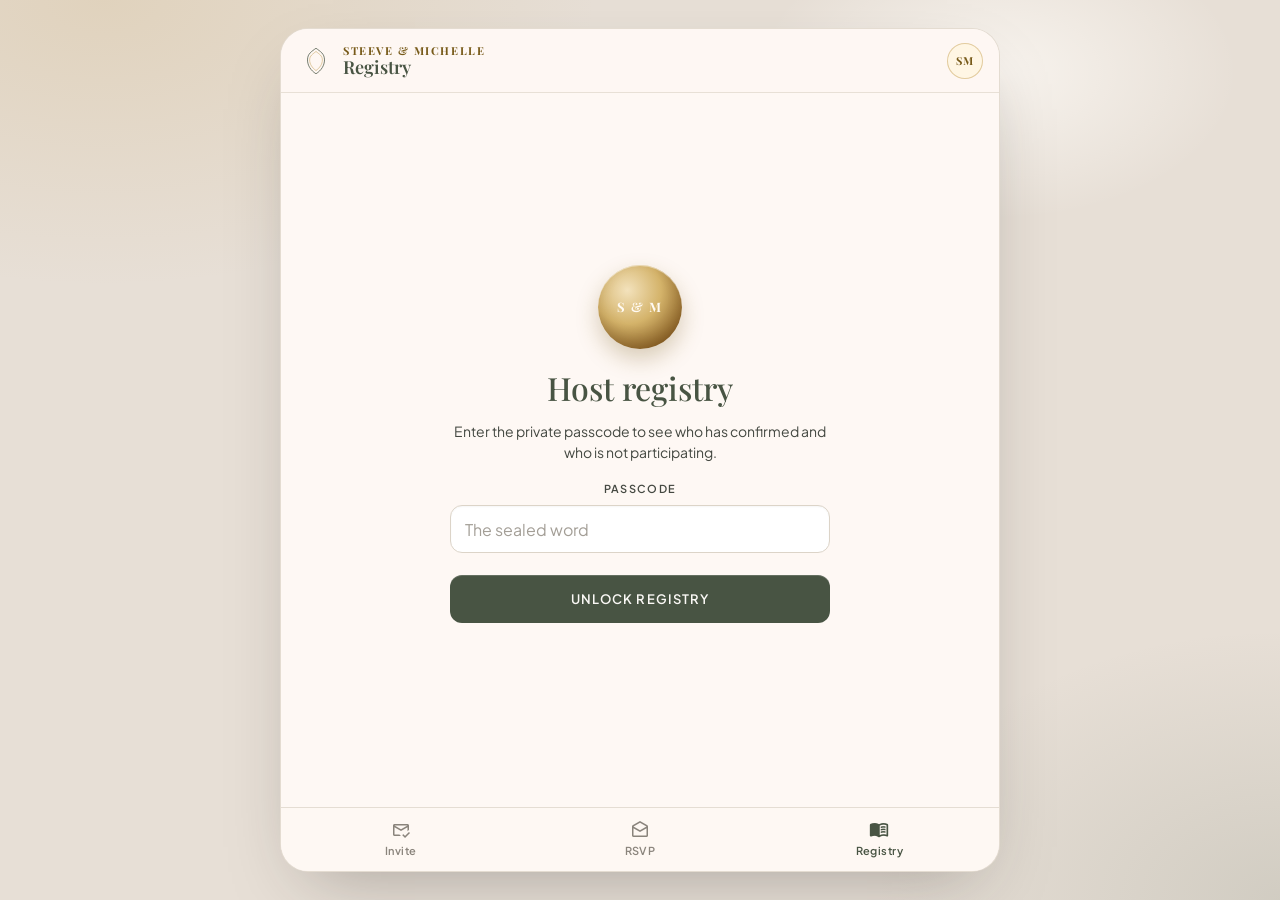
==== commit 62b58322: "changes" ====
--- a/admin.html
+++ b/admin.html
@@ -3,7 +3,7 @@
   <head>
     <meta charset="utf-8" />
     <meta name="viewport" content="width=device-width, initial-scale=1, viewport-fit=cover" />
-    <title>Steeve &amp; Name — Registry</title>
+    <title>Steeve &amp; Michelle — Registry</title>
     <meta name="description" content="Host registry for confirmed guests and those unable to attend." />
     <meta name="robots" content="noindex" />
     <meta name="theme-color" content="#fef8f4" />
@@ -24,19 +24,19 @@
               <path d="M32 14c6 5 12 8 12 16 0 8-5 15-12 20-7-5-12-12-12-20 0-8 6-11 12-16z" fill="none" stroke="#c5a059" stroke-width="1"/>
             </svg>
             <span class="brand-copy">
-              <span class="brand-kicker" data-field="brand">Steeve &amp; Name</span>
+              <span class="brand-kicker" data-field="brand">Steeve &amp; Michelle</span>
               <span class="brand-title">Registry</span>
             </span>
           </a>
           <div class="top-actions">
-            <div class="monogram-badge" data-field="mark">SI</div>
+            <div class="monogram-badge" data-field="mark">SM</div>
           </div>
         </header>
 
         <main class="main" id="main" tabindex="-1">
           <section class="gate" id="gate">
             <div class="gate-card">
-              <div class="wax wax-static" aria-hidden="true"><span data-field="monogram">S &amp; I</span></div>
+              <div class="wax wax-static" aria-hidden="true"><span data-field="monogram">S &amp; M</span></div>
               <h1>Host registry</h1>
               <p>Enter the private passcode to see who has confirmed and who is not participating.</p>
               <form id="gate-form" class="stack" style="padding:0">
--- a/css/styles.css
+++ b/css/styles.css
@@ -271,16 +271,31 @@
 
 .lead, .close {
   margin: 0 auto;
-  max-width: 28ch;
+  max-width: 34ch;
   font-size: 14px;
   line-height: 1.6;
 }
 
+.guest-line {
+  margin: 0 0 8px;
+  font-family: var(--serif);
+  font-style: italic;
+  font-size: 22px;
+  line-height: 1.2;
+  color: var(--sage);
+}
+
+.mail .guest-line {
+  margin: 8px 0 0;
+  text-align: center;
+  color: var(--ink);
+}
+
 .names {
   margin: 10px 0;
   font-family: var(--serif);
   font-weight: 400;
-  font-size: 40px;
+  font-size: 31px;
   line-height: 1.05;
   letter-spacing: -0.02em;
   color: var(--sage);
@@ -311,7 +326,7 @@
 .family-name {
   margin: 0;
   font-family: var(--serif);
-  font-size: 22px;
+  font-size: 17px;
   font-weight: 500;
   letter-spacing: -0.02em;
   color: var(--sage);
@@ -327,11 +342,19 @@
 
 .kin {
   margin: 6px 0 0;
-  font-size: 13px;
+  font-size: 12px;
   font-weight: 500;
   font-style: italic;
   line-height: 1.45;
   color: var(--muted);
+}
+
+.parent {
+  margin: 2px 0 0;
+  font-family: var(--serif);
+  font-size: 13px;
+  line-height: 1.35;
+  color: var(--ink);
 }
 
 .medallion {
@@ -379,7 +402,9 @@
   content: "";
   position: absolute;
   inset: 0;
-  background: linear-gradient(to top, rgba(32, 30, 27, 0.62), rgba(32, 30, 27, 0.02) 52%);
+  background:
+  linear-gradient(to top, rgba(32, 44, 28, 0.2), rgba(58, 74, 50, 0.2) 64%),
+  rgba(63, 82, 54, 0.4);
   pointer-events: none;
 }
 
@@ -657,6 +682,7 @@
 .venue-body { padding: 14px 14px 16px; }
 .venue-copy h3 { margin: 0; font-family: var(--serif); font-size: 18px; color: var(--sage); }
 .venue-copy p { margin: 2px 0 0; font-size: 13px; }
+.venue-copy p:empty { display: none; }
 
 .icon-round {
   width: 40px;
@@ -1179,8 +1205,9 @@
 .env-letter-names {
   margin: 8px 0 0;
   font-family: var(--serif);
-  font-size: 22px;
+  font-size: 16px;
   line-height: 1.15;
+  text-align: center;
   color: var(--sage);
 }
 .env-letter-names em,
@@ -1207,8 +1234,9 @@
 .env-when { position: relative; margin: 0; }
 .env-who {
   font-family: var(--serif);
-  font-size: 22px;
-  line-height: 1.1;
+  font-size: 16px;
+  line-height: 1.15;
+  text-align: center;
   color: var(--sage);
 }
 .env-when {
@@ -1255,8 +1283,8 @@
   left: 50%;
   top: 48%;
   z-index: 5;
-  width: 86px;
-  height: 80px;
+  width: 118px;
+  height: 88px;
   padding: 0;
   border: 0;
   background: transparent;
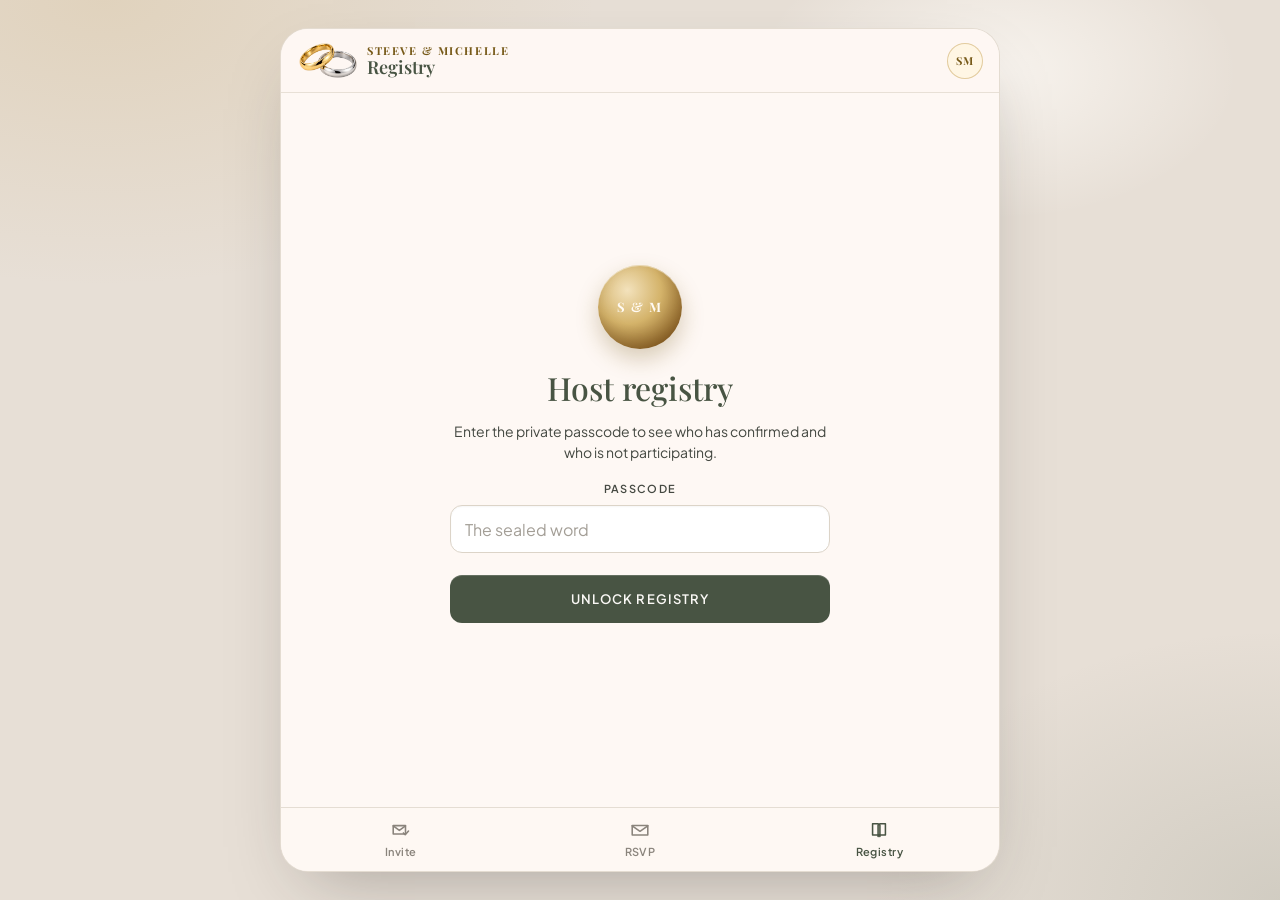
==== commit fba90b98: "new changes" ====
--- a/admin.html
+++ b/admin.html
@@ -19,10 +19,7 @@
       <div class="shell shell-wide">
         <header class="topbar">
           <a class="brand" href="index.html">
-            <svg class="brand-mark" viewBox="0 0 64 64" aria-hidden="true">
-              <path d="M32 8c8 6 16 10 16 22 0 10-6 20-16 26C22 50 16 40 16 30 16 18 24 14 32 8z" fill="none" stroke="#485443" stroke-width="1.4"/>
-              <path d="M32 14c6 5 12 8 12 16 0 8-5 15-12 20-7-5-12-12-12-20 0-8 6-11 12-16z" fill="none" stroke="#c5a059" stroke-width="1"/>
-            </svg>
+            <img class="brand-mark" src="assets/rings.png" alt="" />
             <span class="brand-copy">
               <span class="brand-kicker" data-field="brand">Steeve &amp; Michelle</span>
               <span class="brand-title">Registry</span>
@@ -90,9 +87,27 @@
         </main>
 
         <nav class="tabbar" aria-label="Invitation">
-          <a href="index.html"><span class="material-symbols-outlined">mark_email_read</span>Invite</a>
-          <a href="rsvp.html"><span class="material-symbols-outlined">drafts</span>RSVP</a>
-          <a href="admin.html" aria-current="page"><span class="material-symbols-outlined">menu_book</span>Registry</a>
+          <a href="index.html">
+            <svg class="tab-icon" viewBox="0 0 24 24" aria-hidden="true">
+              <path fill="none" stroke="currentColor" stroke-width="1.7" stroke-linejoin="round" d="M3.5 7.2h13.4v9.2H3.5z" />
+              <path fill="none" stroke="currentColor" stroke-width="1.7" stroke-linecap="round" stroke-linejoin="round" d="M3.5 7.6 10.2 12.4 16.9 7.6" />
+              <path fill="none" stroke="currentColor" stroke-width="1.7" stroke-linecap="round" stroke-linejoin="round" d="m14.6 15.2 2 2 3.6-4" />
+            </svg>
+            <span>Invite</span>
+          </a>
+          <a href="rsvp.html">
+            <svg class="tab-icon" viewBox="0 0 24 24" aria-hidden="true">
+              <path fill="none" stroke="currentColor" stroke-width="1.7" stroke-linejoin="round" d="M3.5 7h17v10.5h-17z" />
+              <path fill="none" stroke="currentColor" stroke-width="1.7" stroke-linecap="round" stroke-linejoin="round" d="m3.5 7.4 8.5 6 8.5-6" />
+            </svg>
+            <span>RSVP</span>
+          </a>
+          <a href="admin.html" aria-current="page">
+            <svg class="tab-icon" viewBox="0 0 24 24" aria-hidden="true">
+              <path fill="none" stroke="currentColor" stroke-width="1.7" stroke-linejoin="round" stroke-linecap="round" d="M5 5.2h5.4A2.6 2.6 0 0 1 13 6.8v12.2a2.2 2.2 0 0 0-2.2-1.6H5zM19 5.2h-5.4A2.6 2.6 0 0 0 11 6.8v12.2a2.2 2.2 0 0 1 2.2-1.6H19z" />
+            </svg>
+            <span>Registry</span>
+          </a>
         </nav>
 
         <div class="modal" id="confirm-modal" hidden>
--- a/css/styles.css
+++ b/css/styles.css
@@ -49,12 +49,17 @@
   font-style: normal;
   font-size: 20px;
   line-height: 1;
-  letter-spacing: normal;
+  letter-spacing: 0;
   text-transform: none;
   display: inline-block;
   white-space: nowrap;
+  word-wrap: normal;
   direction: ltr;
-  font-feature-settings: "liga";
+  font-variant-ligatures: common-ligatures;
+  font-feature-settings: "liga" 1;
+  -webkit-font-feature-settings: "liga" 1;
+  text-rendering: optimizeLegibility;
+  font-variation-settings: "FILL" 0, "wght" 400, "GRAD" 0, "opsz" 24;
   -webkit-font-smoothing: antialiased;
 }
 
@@ -108,9 +113,10 @@
 }
 
 .brand-mark {
-  width: 34px;
-  height: 34px;
+  width: 58px;
+  height: auto;
   flex: none;
+  display: block;
 }
 
 .brand-copy { min-width: 0; }
@@ -252,8 +258,7 @@
   text-align: center;
 }
 
-.crest { width: 74px; height: 74px; margin: 0 auto 8px; }
-.crest text { font-family: var(--serif); }
+.crest { width: 86px; height: auto; margin: 0 auto 8px; display: block; }
 
 .kicker {
   display: block;
@@ -292,9 +297,9 @@
 }
 
 .names {
-  margin: 10px 0;
-  font-family: var(--serif);
-  font-weight: 400;
+  margin: 16px 0;
+  font-family: var(--serif);
+  font-weight: 600;
   font-size: 31px;
   line-height: 1.05;
   letter-spacing: -0.02em;
@@ -776,8 +781,12 @@
 }
 
 .tabbar a[aria-current="page"] { color: var(--sage); }
-.tabbar a[aria-current="page"] .material-symbols-outlined {
-  font-variation-settings: "FILL" 1, "wght" 500;
+
+.tab-icon {
+  width: 22px;
+  height: 22px;
+  display: block;
+  flex: none;
 }
 
 .progress-row { color: var(--muted); font-size: 11px; font-weight: 600; letter-spacing: 0.12em; text-transform: uppercase; }
@@ -1283,14 +1292,14 @@
   left: 50%;
   top: 48%;
   z-index: 5;
-  width: 118px;
+  width: 148px;
   height: 88px;
   padding: 0;
   border: 0;
   background: transparent;
   cursor: pointer;
   transform: translate(-50%, -50%) rotate(-7deg);
-  filter: drop-shadow(0 8px 6px rgba(90, 24, 28, 0.28));
+  filter: drop-shadow(0 8px 8px rgba(36, 34, 32, 0.18));
   transition: transform 0.25s ease, opacity 0.4s ease;
 }
 .seal-btn:hover { transform: translate(-50%, -56%) rotate(-7deg) scale(1.04); }
@@ -1305,7 +1314,7 @@
   pointer-events: none;
   transform: translate(-50%, -88%) rotate(-16deg) scale(0.84);
 }
-.wax-heart { display: block; width: 100%; height: 100%; overflow: visible; }
+.wax-heart { display: block; width: 100%; height: 100%; object-fit: contain; }
 .wax-mark {
   font-family: var(--serif);
   font-size: 15px;
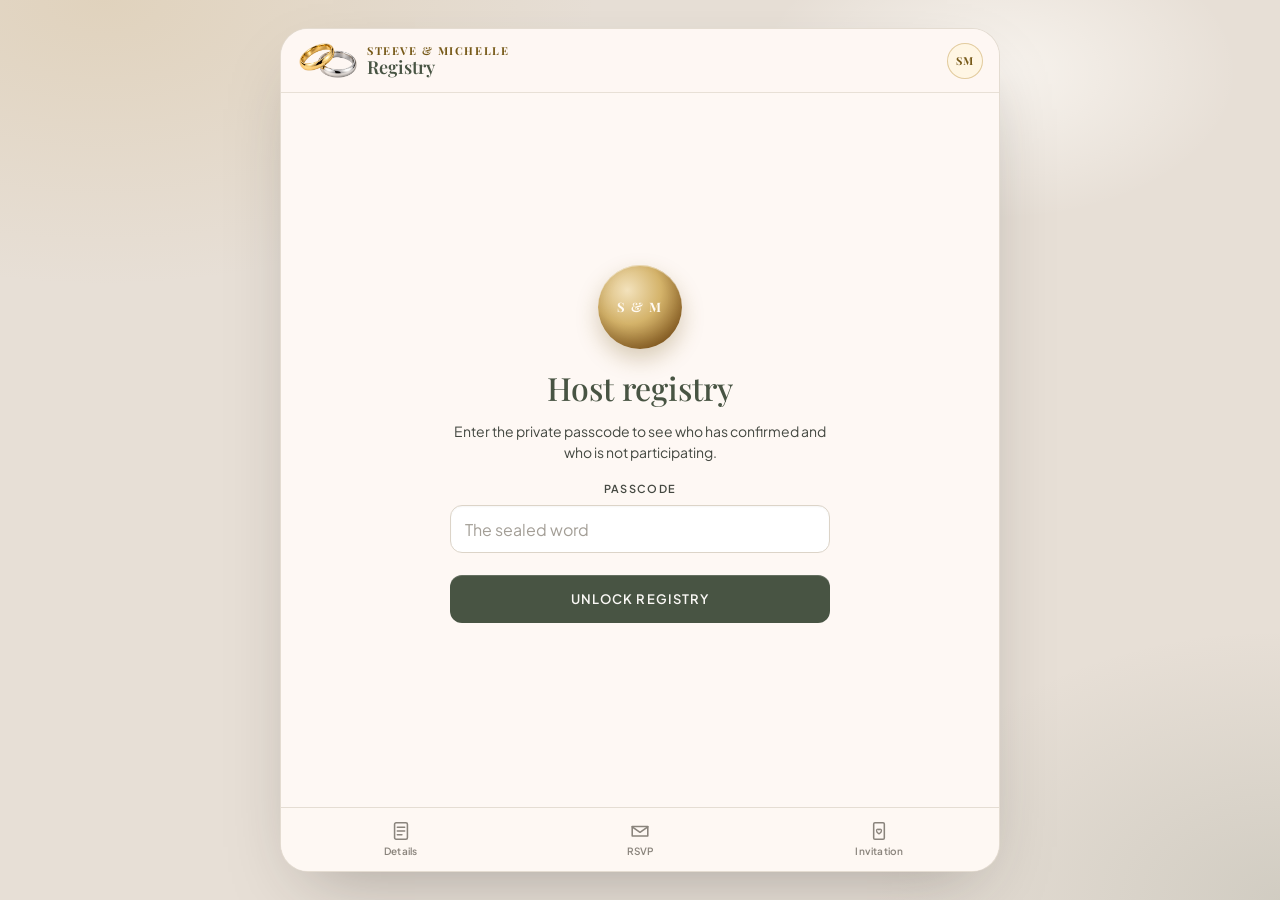
==== commit ce20aa52: "almost done" ====
--- a/admin.html
+++ b/admin.html
@@ -89,11 +89,10 @@
         <nav class="tabbar" aria-label="Invitation">
           <a href="index.html">
             <svg class="tab-icon" viewBox="0 0 24 24" aria-hidden="true">
-              <path fill="none" stroke="currentColor" stroke-width="1.7" stroke-linejoin="round" d="M3.5 7.2h13.4v9.2H3.5z" />
-              <path fill="none" stroke="currentColor" stroke-width="1.7" stroke-linecap="round" stroke-linejoin="round" d="M3.5 7.6 10.2 12.4 16.9 7.6" />
-              <path fill="none" stroke="currentColor" stroke-width="1.7" stroke-linecap="round" stroke-linejoin="round" d="m14.6 15.2 2 2 3.6-4" />
+              <rect x="5" y="3" width="14" height="18" rx="1.6" fill="none" stroke="currentColor" stroke-width="1.7" />
+              <path fill="none" stroke="currentColor" stroke-width="1.7" stroke-linecap="round" d="M8 8h8M8 12h8M8 16h5" />
             </svg>
-            <span>Invite</span>
+            <span>Details</span>
           </a>
           <a href="rsvp.html">
             <svg class="tab-icon" viewBox="0 0 24 24" aria-hidden="true">
@@ -102,11 +101,12 @@
             </svg>
             <span>RSVP</span>
           </a>
-          <a href="admin.html" aria-current="page">
+          <a href="card.html">
             <svg class="tab-icon" viewBox="0 0 24 24" aria-hidden="true">
-              <path fill="none" stroke="currentColor" stroke-width="1.7" stroke-linejoin="round" stroke-linecap="round" d="M5 5.2h5.4A2.6 2.6 0 0 1 13 6.8v12.2a2.2 2.2 0 0 0-2.2-1.6H5zM19 5.2h-5.4A2.6 2.6 0 0 0 11 6.8v12.2a2.2 2.2 0 0 1 2.2-1.6H19z" />
+              <rect x="6.2" y="3" width="11.6" height="18" rx="1.4" fill="none" stroke="currentColor" stroke-width="1.7" />
+              <path fill="none" stroke="currentColor" stroke-width="1.5" stroke-linejoin="round" d="M12 15.1c0 0-2.7-1.6-2.7-3.4 0-1 .8-1.7 1.6-1.7.6 0 1 .3 1.1.7.1-.4.5-.7 1.1-.7.8 0 1.6.7 1.6 1.7 0 1.8-2.7 3.4-2.7 3.4z" />
             </svg>
-            <span>Registry</span>
+            <span>Invitation</span>
           </a>
         </nav>
 
--- a/css/styles.css
+++ b/css/styles.css
@@ -766,7 +766,9 @@
 }
 
 .tabbar a {
-  width: 76px;
+  flex: 1;
+  width: auto;
+  min-width: 0;
   height: 48px;
   display: flex;
   flex-direction: column;
@@ -775,9 +777,9 @@
   gap: 2px;
   text-decoration: none;
   color: #8a847c;
-  font-size: 11px;
-  font-weight: 600;
-  letter-spacing: 0.04em;
+  font-size: 10px;
+  font-weight: 600;
+  letter-spacing: 0.02em;
 }
 
 .tabbar a[aria-current="page"] { color: var(--sage); }
@@ -1292,7 +1294,7 @@
   left: 50%;
   top: 48%;
   z-index: 5;
-  width: 148px;
+  width: 118px;
   height: 88px;
   padding: 0;
   border: 0;
@@ -1314,7 +1316,24 @@
   pointer-events: none;
   transform: translate(-50%, -88%) rotate(-16deg) scale(0.84);
 }
-.wax-heart { display: block; width: 100%; height: 100%; object-fit: contain; }
+.wax-heart { display: block; width: 100%; height: 100%; overflow: visible; }
+.pair-heart path {
+  fill: url(#heart-red);
+  stroke: #7a1420;
+  stroke-width: 3.2;
+  stroke-linejoin: round;
+}
+.pair-heart .heart-gloss {
+  fill: url(#heart-gloss);
+  stroke: none;
+}
+.heart-letter {
+  font-family: var(--serif);
+  font-size: 24px;
+  font-style: italic;
+  fill: #fff8f4;
+  stroke: none;
+}
 .wax-mark {
   font-family: var(--serif);
   font-size: 15px;
@@ -1326,6 +1345,149 @@
 .wax-mark-light { fill: rgba(255, 226, 218, 0.45); }
 
 .hint { margin: 16px 0 0; color: var(--muted); font-size: 12px; letter-spacing: 0.08em; text-transform: uppercase; font-weight: 600; }
+
+.paper-wrap {
+  padding: 14px 16px 22px;
+}
+
+.paper {
+  width: min(100%, 380px);
+  margin: 0 auto;
+  aspect-ratio: 474 / 626;
+  display: flex;
+  align-items: center;
+  justify-content: center;
+  text-align: center;
+  color: #3e4a36;
+  background: #f7f5f1 url("../assets/card-bg.jpg") center / 100% 100% no-repeat;
+  border-radius: 6px;
+  box-shadow: 0 16px 36px -22px rgba(36, 34, 32, 0.45);
+  padding: 15% 12% 14%;
+}
+
+.paper-guest {
+  margin: 0 0 20px;
+  font-family: var(--serif);
+  font-style: italic;
+  font-size: 18px;
+  line-height: 1.15;
+  color: #3a4634;
+}
+
+.paper-kicker {
+  margin: 0;
+  font-size: 10px;
+  font-weight: 600;
+  letter-spacing: 0.14em;
+  line-height: 1.4;
+  margin-bottom: 12px;
+}
+
+.paper-name {
+  margin: 2px 0 0;
+  font-family: "Great Vibes", var(--serif);
+  font-size: clamp(26px, 7vw, 36px);
+  font-weight: 400;
+  line-height: 1.05;
+  color: #3a4634;
+}
+
+.paper-amp {
+  display: block;
+  margin: 0;
+  font-family: "Great Vibes", var(--serif);
+  font-size: 28px;
+  line-height: 0.8;
+  color: #5c6a52;
+}
+
+.paper-close {
+  margin: 6px auto 0;
+  max-width: 28ch;
+  font-size: 11px;
+  line-height: 1.4;
+}
+
+.paper-month,
+.paper-year {
+  margin: 0;
+  font-size: 12px;
+  font-weight: 600;
+  letter-spacing: 0.18em;
+  margin-bottom: 25px;
+}
+
+.paper-month { margin-top: 25px; }
+
+.paper-date {
+  display: grid;
+  grid-template-columns: 1fr auto 1fr;
+  align-items: center;
+  gap: 8px;
+  margin: -28px 0;
+}
+
+.paper-side {
+  display: flex;
+  flex-direction: column;
+  gap: 5px;
+  font-size: 10px;
+  font-weight: 600;
+  letter-spacing: 0.08em;
+}
+
+.paper-side span:nth-child(2) { white-space: nowrap; }
+
+.paper-rule {
+  height: 1px;
+  background: currentColor;
+  opacity: 0.65;
+}
+
+.paper-day {
+  font-family: var(--serif);
+  font-size: clamp(36px, 10vw, 48px);
+  font-weight: 600;
+  line-height: 0.85;
+}
+
+.paper-venue {
+  margin: 8px 0 0;
+  font-size: 14px;
+  font-weight: 700;
+}
+
+.paper-address,
+.paper-ceremony {
+  margin: 2px auto 0;
+  max-width: 26ch;
+  font-size: 11px;
+  line-height: 1.35;
+}
+
+.paper-ceremony {
+  margin-top: 4px;
+  font-weight: 600;
+  letter-spacing: 0.04em;
+  margin-bottom: 36px;
+}
+
+.paper-rsvp {
+  margin: 6px 0 0;
+  font-size: 12px;
+  font-weight: 700;
+  letter-spacing: 0.16em;
+  color: inherit;
+  text-decoration: none;
+}
+
+.paper-rsvp span {
+  display: block;
+  margin-top: 3px;
+  font-weight: 500;
+  letter-spacing: 0.04em;
+  font-size: 11px;
+}
 
 @media (prefers-reduced-motion: reduce) {
   *, *::before, *::after {
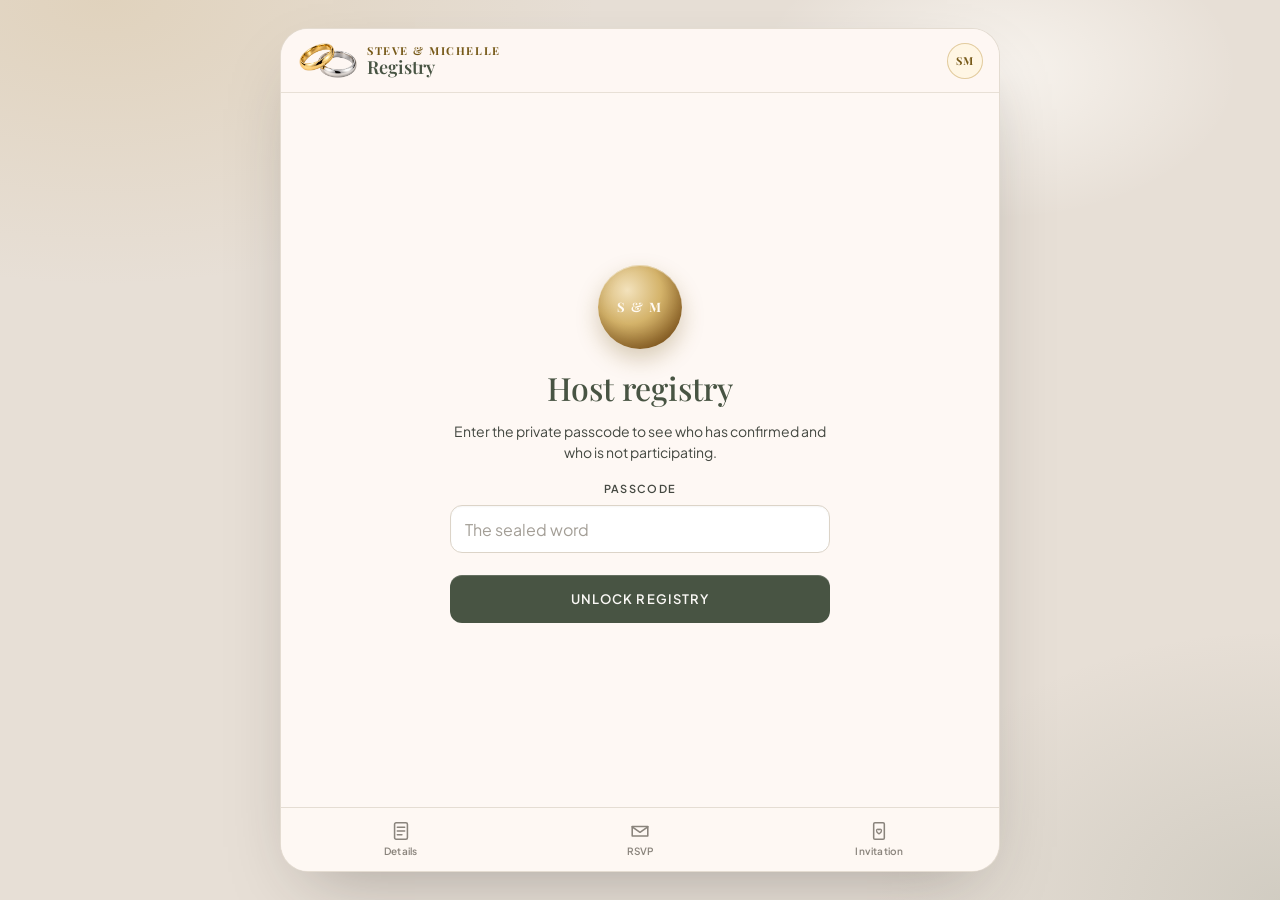
==== commit 95786f55: "spelling chanegs" ====
--- a/admin.html
+++ b/admin.html
@@ -3,7 +3,7 @@
   <head>
     <meta charset="utf-8" />
     <meta name="viewport" content="width=device-width, initial-scale=1, viewport-fit=cover" />
-    <title>Steeve &amp; Michelle — Registry</title>
+    <title>Steve &amp; Michelle — Registry</title>
     <meta name="description" content="Host registry for confirmed guests and those unable to attend." />
     <meta name="robots" content="noindex" />
     <meta name="theme-color" content="#fef8f4" />
@@ -21,7 +21,7 @@
           <a class="brand" href="index.html">
             <img class="brand-mark" src="assets/rings.png" alt="" />
             <span class="brand-copy">
-              <span class="brand-kicker" data-field="brand">Steeve &amp; Michelle</span>
+              <span class="brand-kicker" data-field="brand">Steve &amp; Michelle</span>
               <span class="brand-title">Registry</span>
             </span>
           </a>
